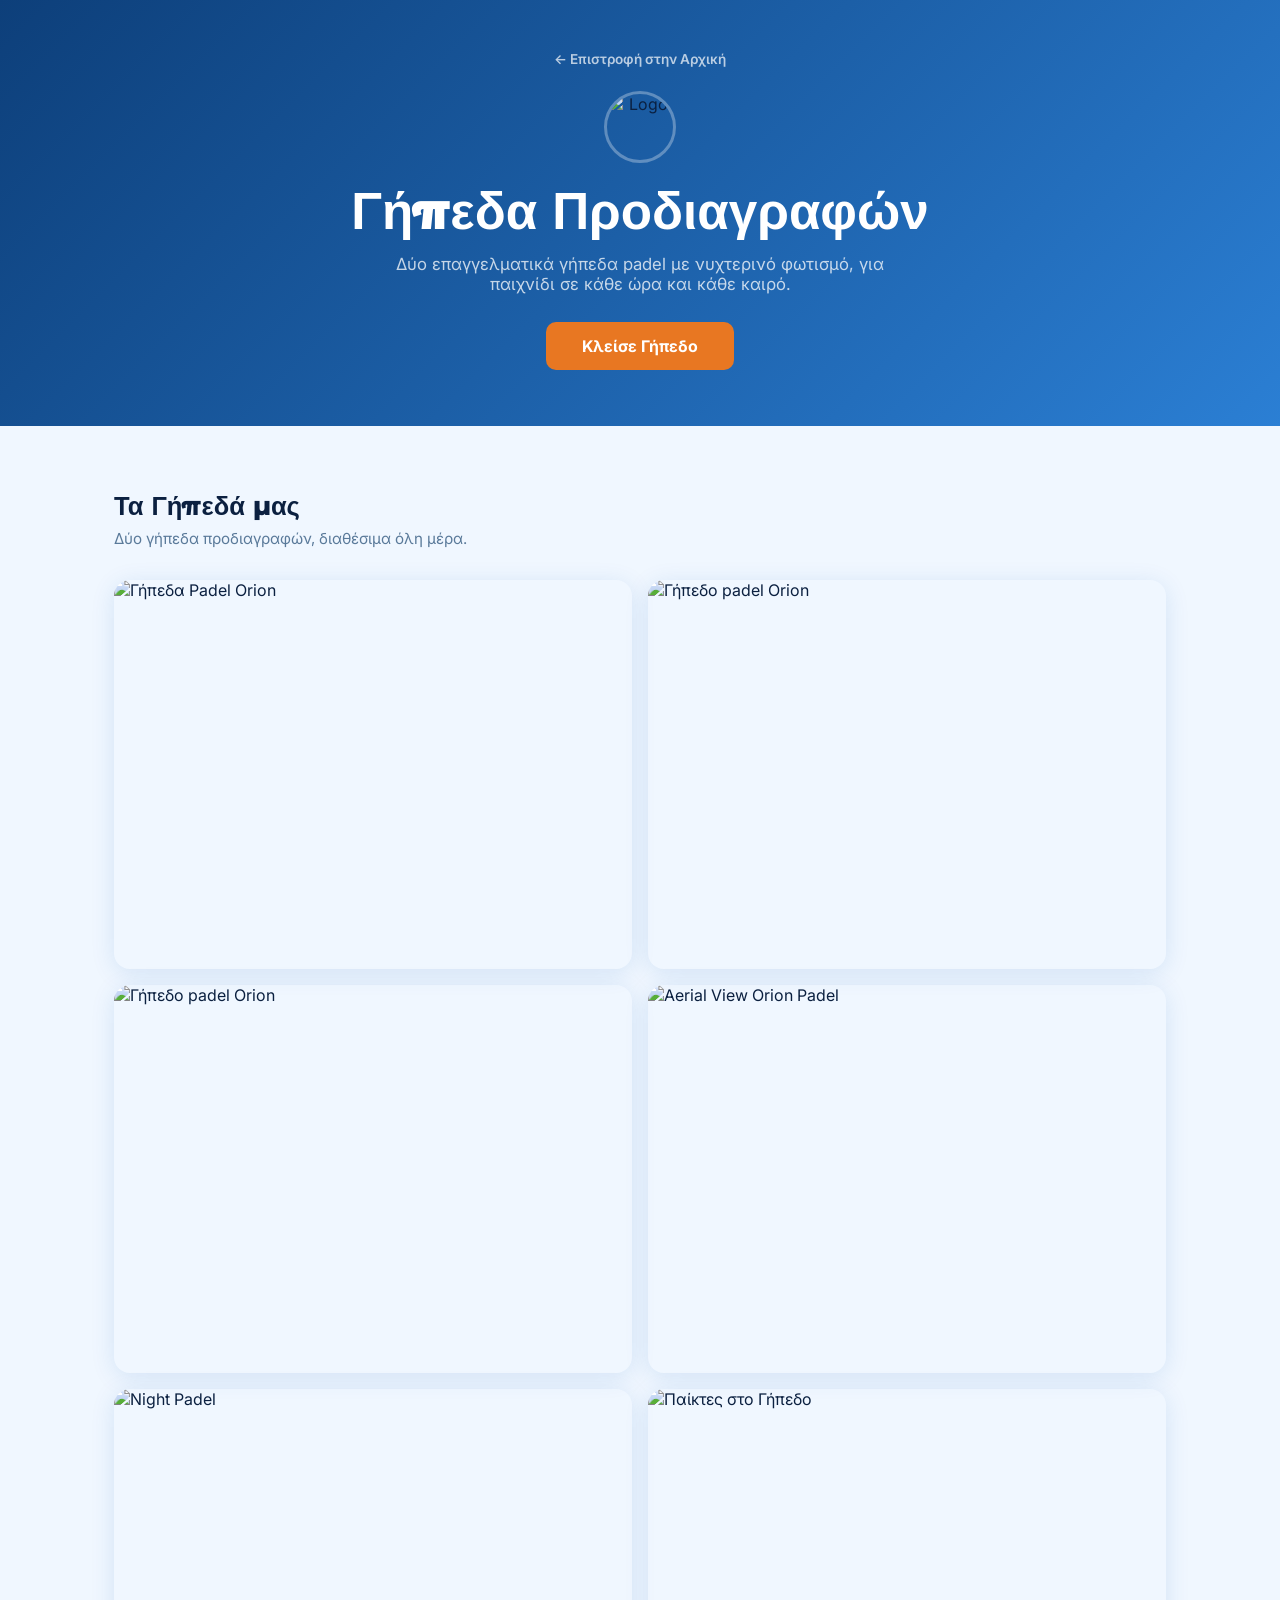
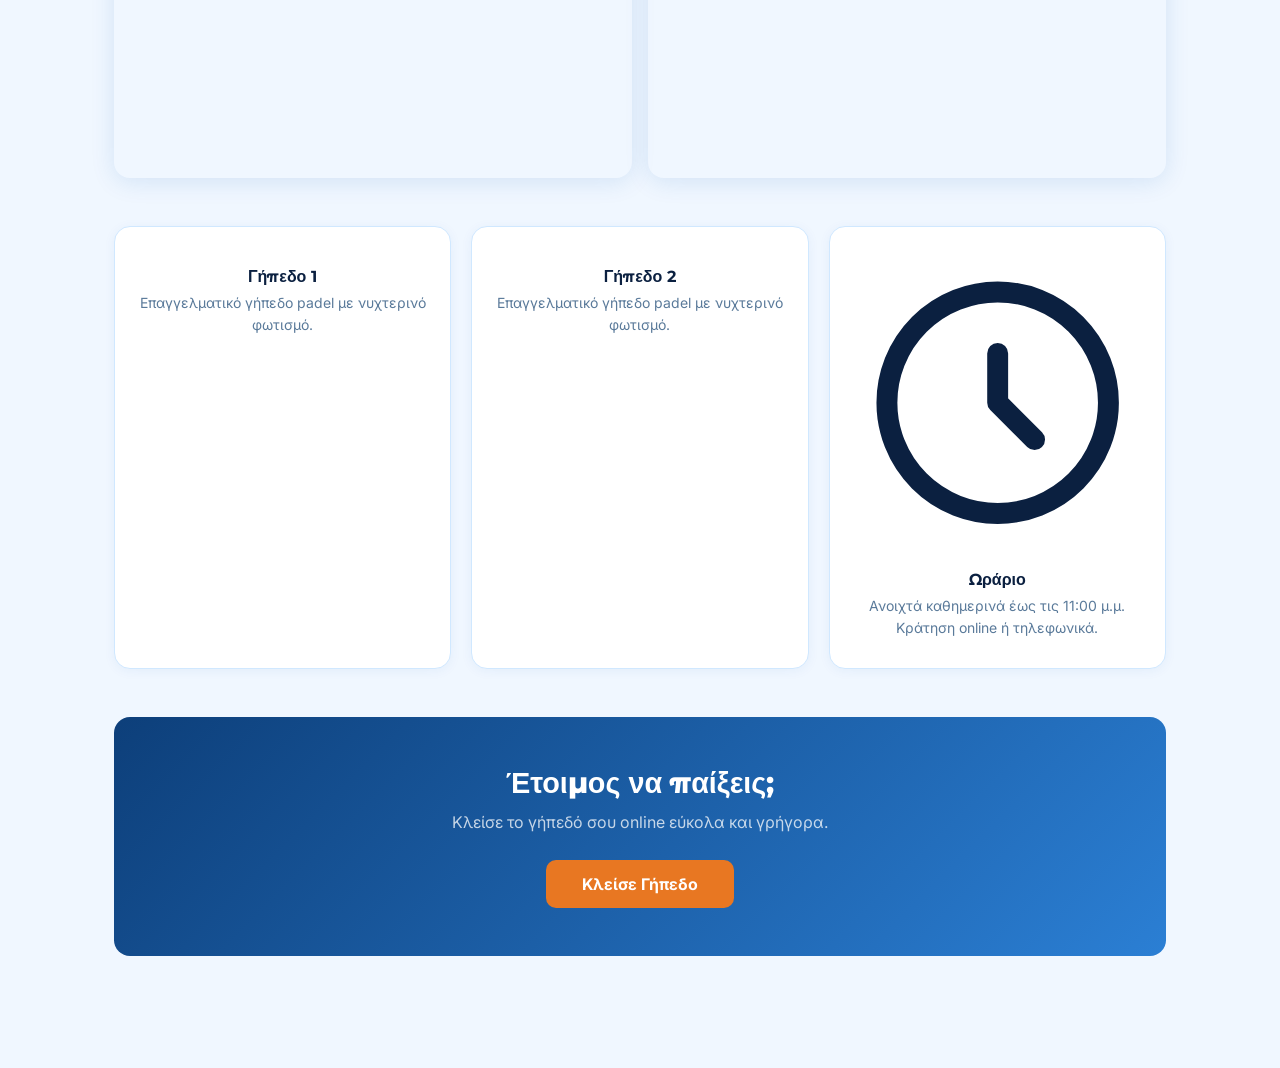
==== courts.html @ 34193653 "Add files via upload first version" ====
<!DOCTYPE html>
<html lang="el">
<head>
    <meta charset="UTF-8">
    <meta name="viewport" content="width=device-width, initial-scale=1.0">
    <title>Γήπεδα Προδιαγραφών | Orion Padel Club</title>
    <link rel="preconnect" href="https://fonts.googleapis.com">
    <link href="https://fonts.googleapis.com/css2?family=Montserrat:wght@700;800;900&family=Inter:wght@400;500;600&display=swap" rel="stylesheet">
    <style>
        :root {
            --blue: #2B7FD4; --orange: #E87722;
            --text: #0B2040; --muted: #5A7A9A;
            --bg: #F0F7FF; --white: #fff;
            --radius: 16px; --ease: cubic-bezier(0.4,0,0.2,1);
        }
        *, *::before, *::after { margin:0; padding:0; box-sizing:border-box; }
        body { font-family:'Inter',sans-serif; background:var(--bg); color:var(--text); }
        a { text-decoration:none; }
        img { display:block; max-width:100%; }

        /* Header */
        .page-header {
            background: linear-gradient(135deg, #0D3F7A 0%, #2B7FD4 100%);
            padding: 48px 24px 56px;
            text-align: center;
            position: relative;
            overflow: hidden;
        }
        .page-header::before {
            content:''; position:absolute; inset:0;
            background: url('images/529763862_1332189118629998_1682180406072646466_n.jpg') center/cover;
            opacity:0.15;
        }
        .page-header-inner { position:relative; z-index:1; }
        .back-link {
            display:inline-flex; align-items:center; gap:8px;
            color:rgba(255,255,255,0.7); font-size:0.85rem; font-weight:600;
            margin-bottom:24px; transition:color 0.2s;
        }
        .back-link:hover { color:white; }
        .page-logo { width:72px; height:72px; border-radius:50%; object-fit:cover; margin:0 auto 16px; border:3px solid rgba(255,255,255,0.3); }
        .page-header h1 { font-family:'Montserrat',sans-serif; font-size:clamp(2rem,5vw,3.2rem); font-weight:900; color:white; margin-bottom:12px; }
        .page-header p { color:rgba(255,255,255,0.75); font-size:1.05rem; max-width:520px; margin:0 auto 28px; }
        .btn-book {
            display:inline-block; background:var(--orange); color:white;
            padding:14px 36px; border-radius:10px; font-weight:700; font-size:1rem;
            transition:background 0.2s, transform 0.2s;
        }
        .btn-book:hover { background:#d06818; transform:translateY(-2px); }

        /* Gallery */
        .container { max-width:1100px; margin:0 auto; padding:0 24px; }
        .courts-section { padding:64px 0; }
        .courts-section h2 { font-family:'Montserrat',sans-serif; font-size:1.6rem; font-weight:800; color:var(--text); margin-bottom:8px; }
        .courts-section .sub { color:var(--muted); margin-bottom:32px; font-size:0.95rem; }

        .courts-grid {
            display:grid; grid-template-columns:repeat(2,1fr); gap:16px;
            margin-bottom:48px;
        }
        .court-img {
            border-radius:var(--radius); overflow:hidden;
            box-shadow:0 4px 24px rgba(0,87,184,0.12);
            aspect-ratio:4/3;
        }
        .court-img.tall { aspect-ratio:3/4; }
        .court-img img { width:100%; height:100%; object-fit:cover; transition:transform 0.5s var(--ease); }
        .court-img:hover img { transform:scale(1.04); }

        .court-info {
            display:grid; grid-template-columns:repeat(3,1fr); gap:20px; margin-top:48px;
        }
        .info-card {
            background:white; border-radius:var(--radius); padding:28px 20px; text-align:center;
            box-shadow:0 2px 12px rgba(0,87,184,0.06); border:1px solid #D0E8FF;
        }
        .info-icon { font-size:2rem; margin-bottom:12px; display:block; }
        .info-card h3 { font-family:'Montserrat',sans-serif; font-size:1rem; font-weight:700; color:var(--text); margin-bottom:6px; }
        .info-card p { color:var(--muted); font-size:0.875rem; line-height:1.6; }

        .cta-section { background:linear-gradient(135deg,#0D3F7A,#2B7FD4); border-radius:var(--radius); padding:48px 32px; text-align:center; margin:48px 0; }
        .cta-section h2 { font-family:'Montserrat',sans-serif; font-size:1.8rem; font-weight:800; color:white; margin-bottom:12px; }
        .cta-section p { color:rgba(255,255,255,0.75); margin-bottom:28px; }

        @media(max-width:768px) {
            .courts-grid { grid-template-columns:1fr; }
            .court-info { grid-template-columns:1fr; }
        }
    </style>
</head>
<body>

<div class="page-header">
    <div class="page-header-inner">
        <a href="index.html" class="back-link">← Επιστροφή στην Αρχική</a>
        <img src="images/277898447_1340928239759984_2555456471420129413_n.jpg" alt="Logo" class="page-logo">
        <h1>Γήπεδα Προδιαγραφών</h1>
        <p>Δύο επαγγελματικά γήπεδα padel με νυχτερινό φωτισμό, για παιχνίδι σε κάθε ώρα και κάθε καιρό.</p>
        <a href="https://court-book.gr/app.html?club=orion-padel-club" class="btn-book" target="_blank">Κλείσε Γήπεδο</a>
    </div>
</div>

<div class="container">
    <section class="courts-section">
        <h2>Τα Γήπεδά μας</h2>
        <p class="sub">Δύο γήπεδα προδιαγραφών, διαθέσιμα όλη μέρα.</p>

        <div class="courts-grid">
            <div class="court-img">
                <img src="images/474384340_601663165789544_9038787885227403554_n.jpg" alt="Γήπεδα Padel Orion">
            </div>
            <div class="court-img">
                <img src="images/502533811_568499025988821_6737359274597966269_n.jpg" alt="Γήπεδο padel Orion">
            </div>
            <div class="court-img">
                <img src="images/622484299_18082751726234332_5287657858306089154_n.jpg" alt="Γήπεδο padel Orion">
            </div>
            <div class="court-img">
                <img src="images/529763862_1332189118629998_1682180406072646466_n.jpg" alt="Aerial View Orion Padel">
            </div>
            <div class="court-img">
                <img src="images/474686653_601663159122878_315167343641763235_n.jpg" alt="Night Padel">
            </div>
            <div class="court-img">
                <img src="images/622805828_18107163571668498_5827866228424908685_n.jpg" alt="Παίκτες στο Γήπεδο">
            </div>
        </div>

        <div class="court-info">
            <div class="info-card">
                <span class="info-icon info-red"></span>
                <h3>Γήπεδο 1</h3>
                <p>Επαγγελματικό γήπεδο padel με νυχτερινό φωτισμό.</p>
            </div>
            <div class="info-card">
                <span class="info-icon info-blue"></span>
                <h3>Γήπεδο 2</h3>
                <p>Επαγγελματικό γήπεδο padel με νυχτερινό φωτισμό.</p>
            </div>
            <div class="info-card">
                <span class="info-icon"><svg fill="none" stroke="currentColor" stroke-width="1.7" viewBox="0 0 24 24" aria-hidden="true"><path stroke-linecap="round" stroke-linejoin="round" d="M12 8v4l3 3m6-3a9 9 0 11-18 0 9 9 0 0118 0z"/></svg></span>
                <h3>Ωράριο</h3>
                <p>Ανοιχτά καθημερινά έως τις 11:00 μ.μ. Κράτηση online ή τηλεφωνικά.</p>
            </div>
        </div>

        <div class="cta-section">
            <h2>Έτοιμος να παίξεις;</h2>
            <p>Κλείσε το γήπεδό σου online εύκολα και γρήγορα.</p>
            <a href="https://court-book.gr/app.html?club=orion-padel-club" class="btn-book" target="_blank">Κλείσε Γήπεδο</a>
        </div>
    </section>
</div>

</body>
</html>
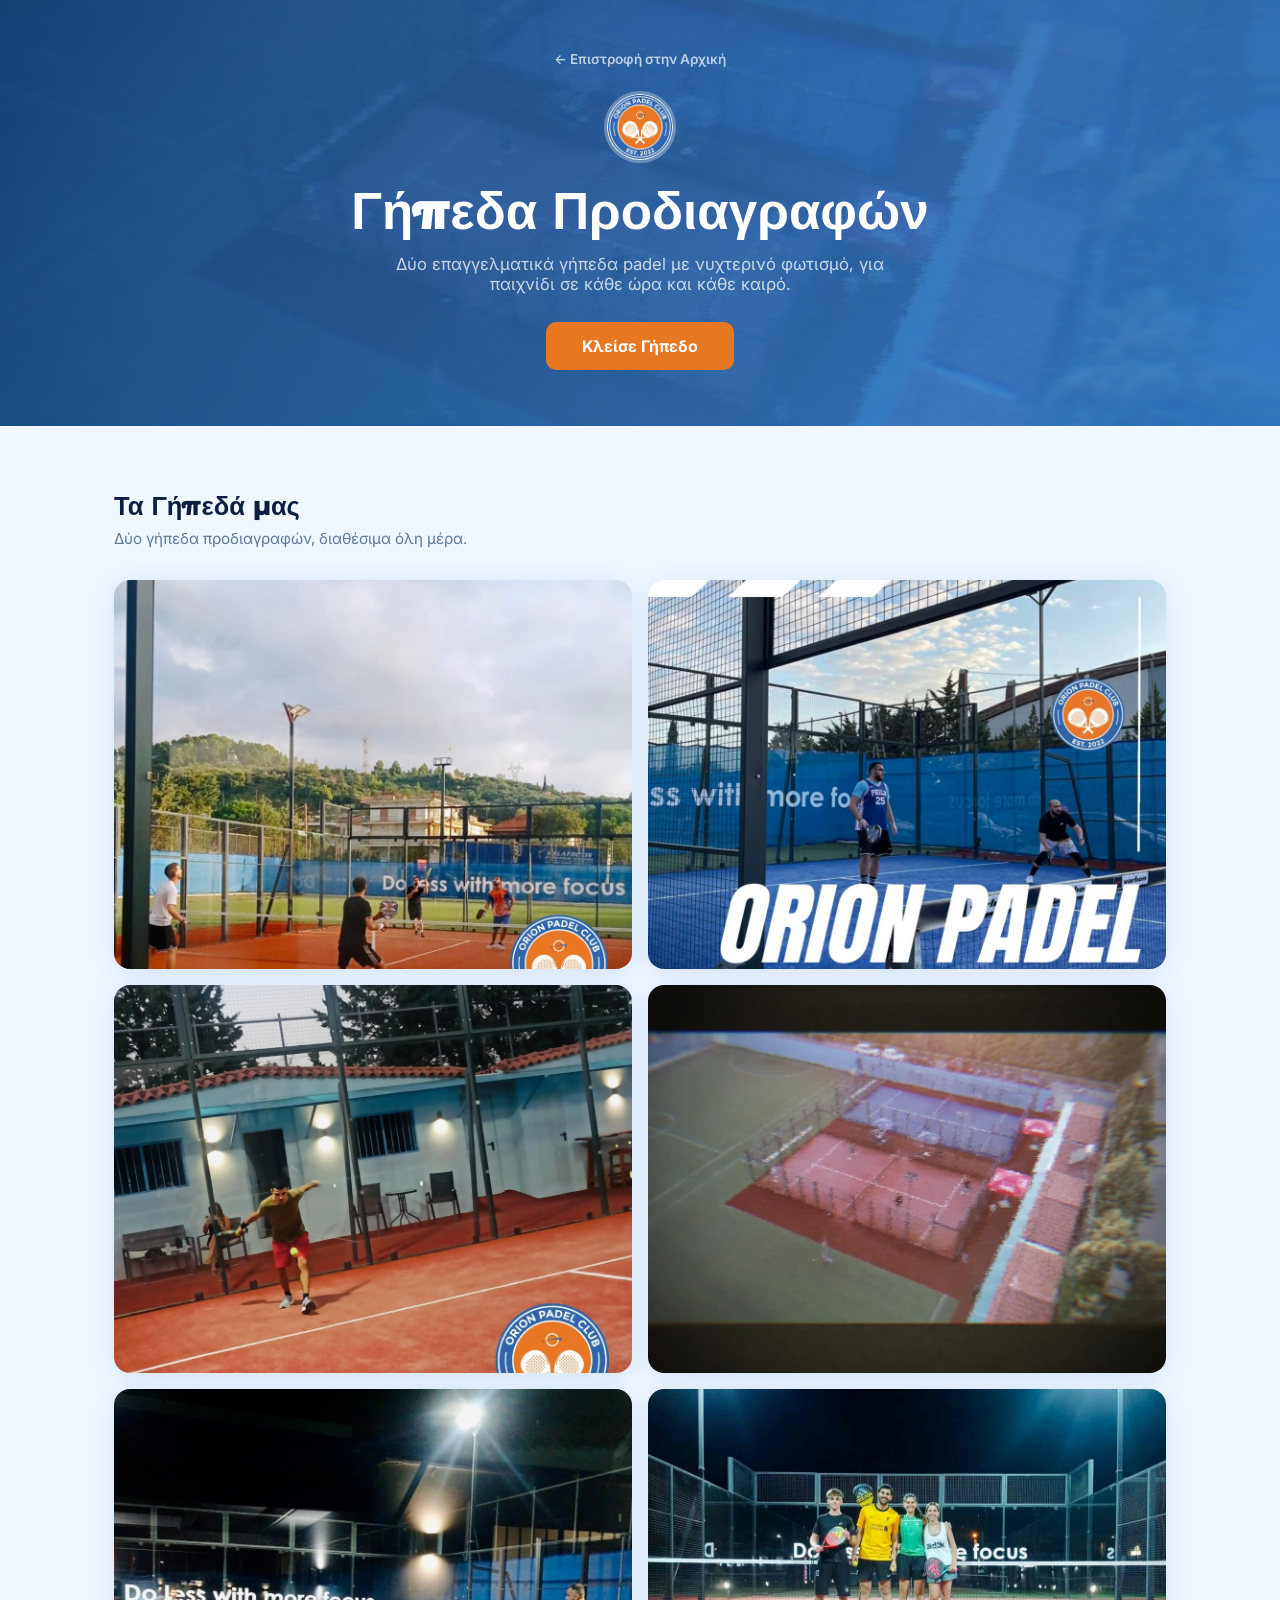
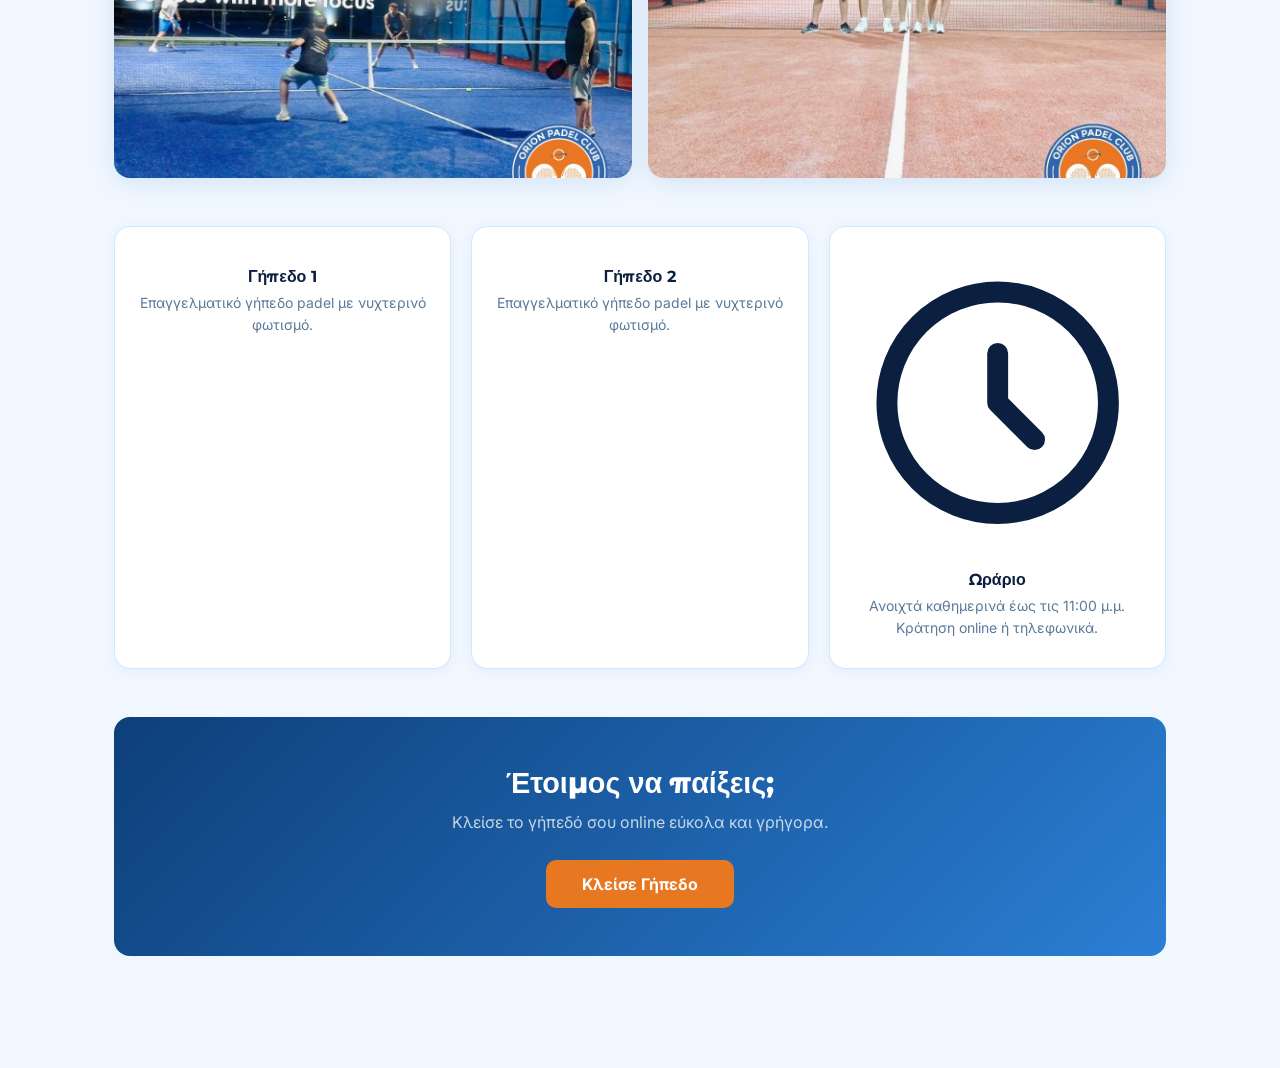
==== commit dc8e62de: "Add files via upload" ====
--- a/courts.html
+++ b/courts.html
@@ -28,7 +28,7 @@
         }
         .page-header::before {
             content:''; position:absolute; inset:0;
-            background: url('images/529763862_1332189118629998_1682180406072646466_n.jpg') center/cover;
+            background: url('529763862_1332189118629998_1682180406072646466_n.jpg') center/cover;
             opacity:0.15;
         }
         .page-header-inner { position:relative; z-index:1; }
@@ -93,7 +93,7 @@
 <div class="page-header">
     <div class="page-header-inner">
         <a href="index.html" class="back-link">← Επιστροφή στην Αρχική</a>
-        <img src="images/277898447_1340928239759984_2555456471420129413_n.jpg" alt="Logo" class="page-logo">
+        <img src="277898447_1340928239759984_2555456471420129413_n.jpg" alt="Logo" class="page-logo">
         <h1>Γήπεδα Προδιαγραφών</h1>
         <p>Δύο επαγγελματικά γήπεδα padel με νυχτερινό φωτισμό, για παιχνίδι σε κάθε ώρα και κάθε καιρό.</p>
         <a href="https://court-book.gr/app.html?club=orion-padel-club" class="btn-book" target="_blank">Κλείσε Γήπεδο</a>
@@ -107,22 +107,22 @@
 
         <div class="courts-grid">
             <div class="court-img">
-                <img src="images/474384340_601663165789544_9038787885227403554_n.jpg" alt="Γήπεδα Padel Orion">
+                <img src="474384340_601663165789544_9038787885227403554_n.jpg" alt="Γήπεδα Padel Orion">
             </div>
             <div class="court-img">
-                <img src="images/502533811_568499025988821_6737359274597966269_n.jpg" alt="Γήπεδο padel Orion">
+                <img src="502533811_568499025988821_6737359274597966269_n.jpg" alt="Γήπεδο padel Orion">
             </div>
             <div class="court-img">
-                <img src="images/622484299_18082751726234332_5287657858306089154_n.jpg" alt="Γήπεδο padel Orion">
+                <img src="622484299_18082751726234332_5287657858306089154_n.jpg" alt="Γήπεδο padel Orion">
             </div>
             <div class="court-img">
-                <img src="images/529763862_1332189118629998_1682180406072646466_n.jpg" alt="Aerial View Orion Padel">
+                <img src="529763862_1332189118629998_1682180406072646466_n.jpg" alt="Aerial View Orion Padel">
             </div>
             <div class="court-img">
-                <img src="images/474686653_601663159122878_315167343641763235_n.jpg" alt="Night Padel">
+                <img src="474686653_601663159122878_315167343641763235_n.jpg" alt="Night Padel">
             </div>
             <div class="court-img">
-                <img src="images/622805828_18107163571668498_5827866228424908685_n.jpg" alt="Παίκτες στο Γήπεδο">
+                <img src="622805828_18107163571668498_5827866228424908685_n.jpg" alt="Παίκτες στο Γήπεδο">
             </div>
         </div>
 
